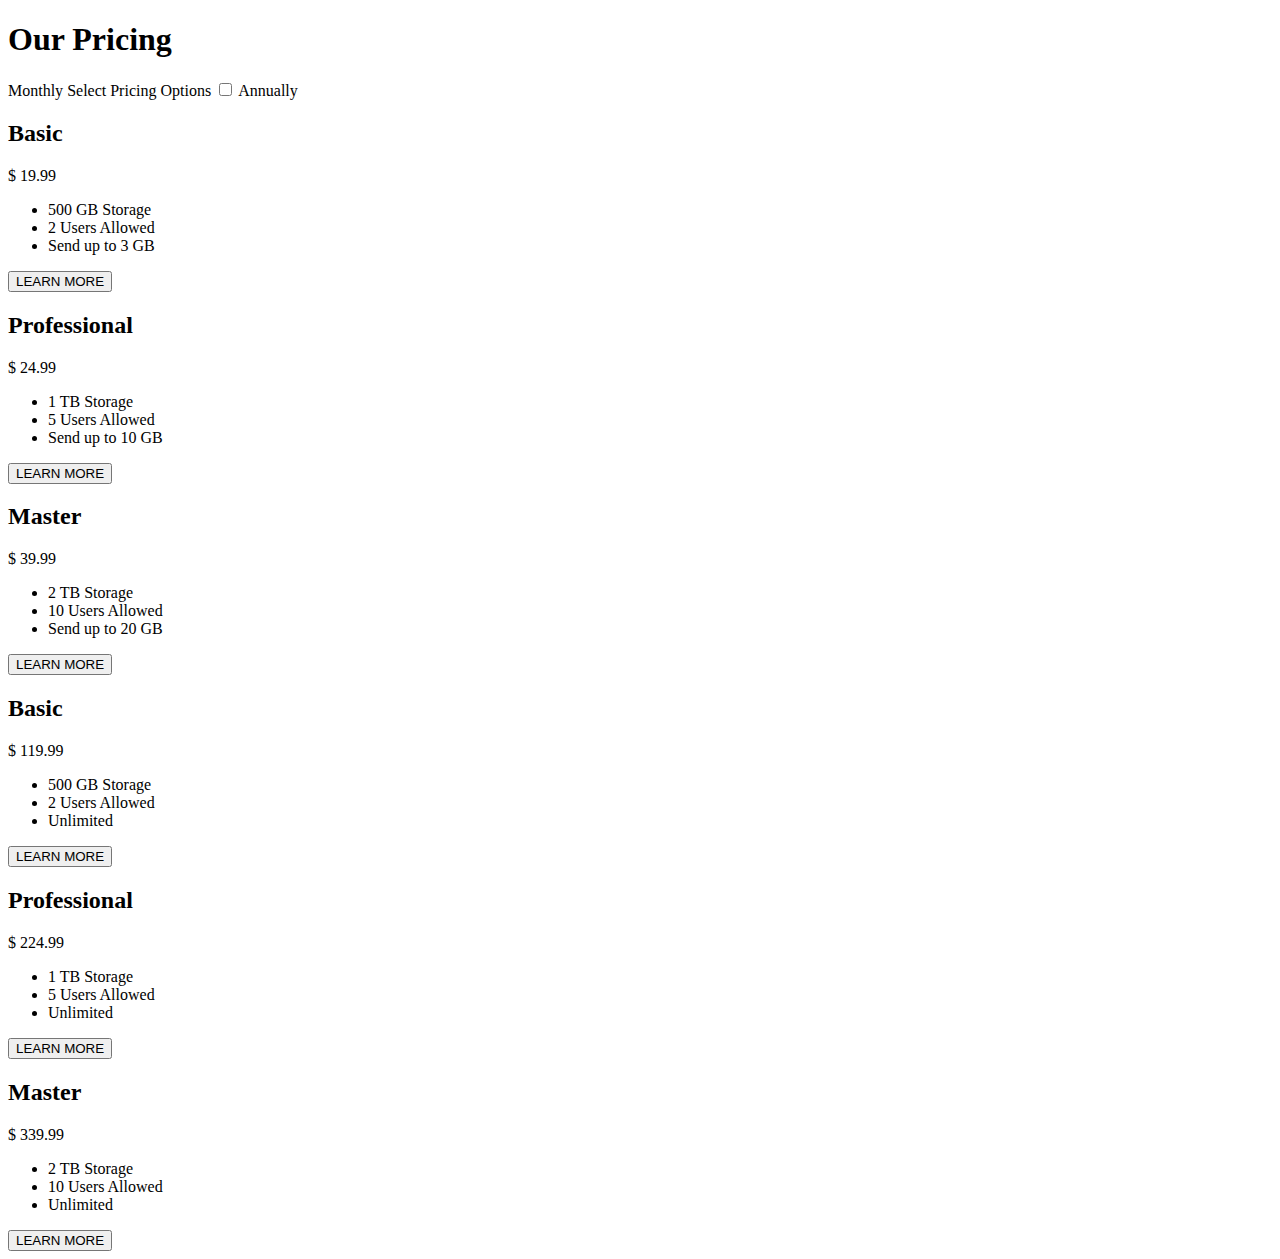
==== index.html @ fefa1af3 "last commit" ====
<!DOCTYPE html>
<html lang="en">

<head>
  <meta charset="UTF-8">
  <meta http-equiv="X-UA-Compatible" content="IE=edge">
  <meta name="viewport" content="width=device-width, initial-scale=1.0">
  <title>Responsive Pricing Cards with Toggle</title>
  <link rel="stylesheet" href="./src/assets/css/main.css>
</head>

<body>

  <div class=" container">
  <div class="pricing">
    <h1 class="pricing-heading">Our Pricing</h1>
    <div class="pricing-toggle">
      <span>Monthly</span>
      <label for="pricing-toggle-checkbox">Select Pricing Options</label>
      <input id="pricing-toggle-checkbox" type="checkbox">
      <span>Annually</span>
    </div>
    <div class="pricing-cards monthly">
      <div class="pricing-card">
        <h2 class="pricing-card__title">Basic</h2>
        <div class="pricing-card__price">
          <span>$</span>
          <span class="price">19.99</span>
        </div>
        <ul class="pricing-card__features">
          <li class="pricing-card__feature">500 GB Storage</li>
          <li class="pricing-card__feature">2 Users Allowed</li>
          <li class="pricing-card__feature">Send up to 3 GB</li>
        </ul>
        <button class="pricing-card__btn">LEARN MORE</button>
      </div>

      <div class="pricing-card card-middle">
        <h2 class="pricing-card__title">Professional</h2>
        <div class="pricing-card__price">
          <span>$</span>
          <span class="price">24.99</span>
        </div>
        <ul class="pricing-card__features">
          <li class="pricing-card__feature">1 TB Storage</li>
          <li class="pricing-card__feature">5 Users Allowed</li>
          <li class="pricing-card__feature">Send up to 10 GB</li>
        </ul>
        <button class="pricing-card__btn btn-middle">LEARN MORE</button>
      </div>

      <div class="pricing-card">
        <h2 class="pricing-card__title">Master</h2>
        <div class="pricing-card__price">
          <span>$</span>
          <span class="price">39.99</span>
        </div>
        <ul class="pricing-card__features">
          <li class="pricing-card__feature">2 TB Storage</li>
          <li class="pricing-card__feature">10 Users Allowed</li>
          <li class="pricing-card__feature">Send up to 20 GB</li>
        </ul>
        <button class="pricing-card__btn">LEARN MORE</button>
      </div>
    </div>

    <div class="pricing-cards annually is-hidden">
      <div class="pricing-card">
        <h2 class="pricing-card__title">Basic</h2>
        <div class="pricing-card__price">
          <span>$</span>
          <span class="price">119.99</span>
        </div>
        <ul class="pricing-card__features">
          <li class="pricing-card__feature">500 GB Storage</li>
          <li class="pricing-card__feature">2 Users Allowed</li>
          <li class="pricing-card__feature">Unlimited</li>
        </ul>
        <button class="pricing-card__btn">LEARN MORE</button>
      </div>

      <div class="pricing-card card-middle">
        <h2 class="pricing-card__title">Professional</h2>
        <div class="pricing-card__price">
          <span>$</span>
          <span class="price">224.99</span>
        </div>
        <ul class="pricing-card__features">
          <li class="pricing-card__feature">1 TB Storage</li>
          <li class="pricing-card__feature">5 Users Allowed</li>
          <li class="pricing-card__feature">Unlimited</li>
        </ul>
        <button class="pricing-card__btn btn-middle">LEARN MORE</button>
      </div>

      <div class="pricing-card">
        <h2 class="pricing-card__title">Master</h2>
        <div class="pricing-card__price">
          <span>$</span>
          <span class="price">339.99</span>
        </div>
        <ul class="pricing-card__features">
          <li class="pricing-card__feature">2 TB Storage</li>
          <li class="pricing-card__feature">10 Users Allowed</li>
          <li class="pricing-card__feature">Unlimited</li>
        </ul>
        <button class="pricing-card__btn">LEARN MORE</button>
      </div>
    </div>
  </div>
  </div>

  <script src="./src/assets/js/main.js"></script>
  </body>

</html>
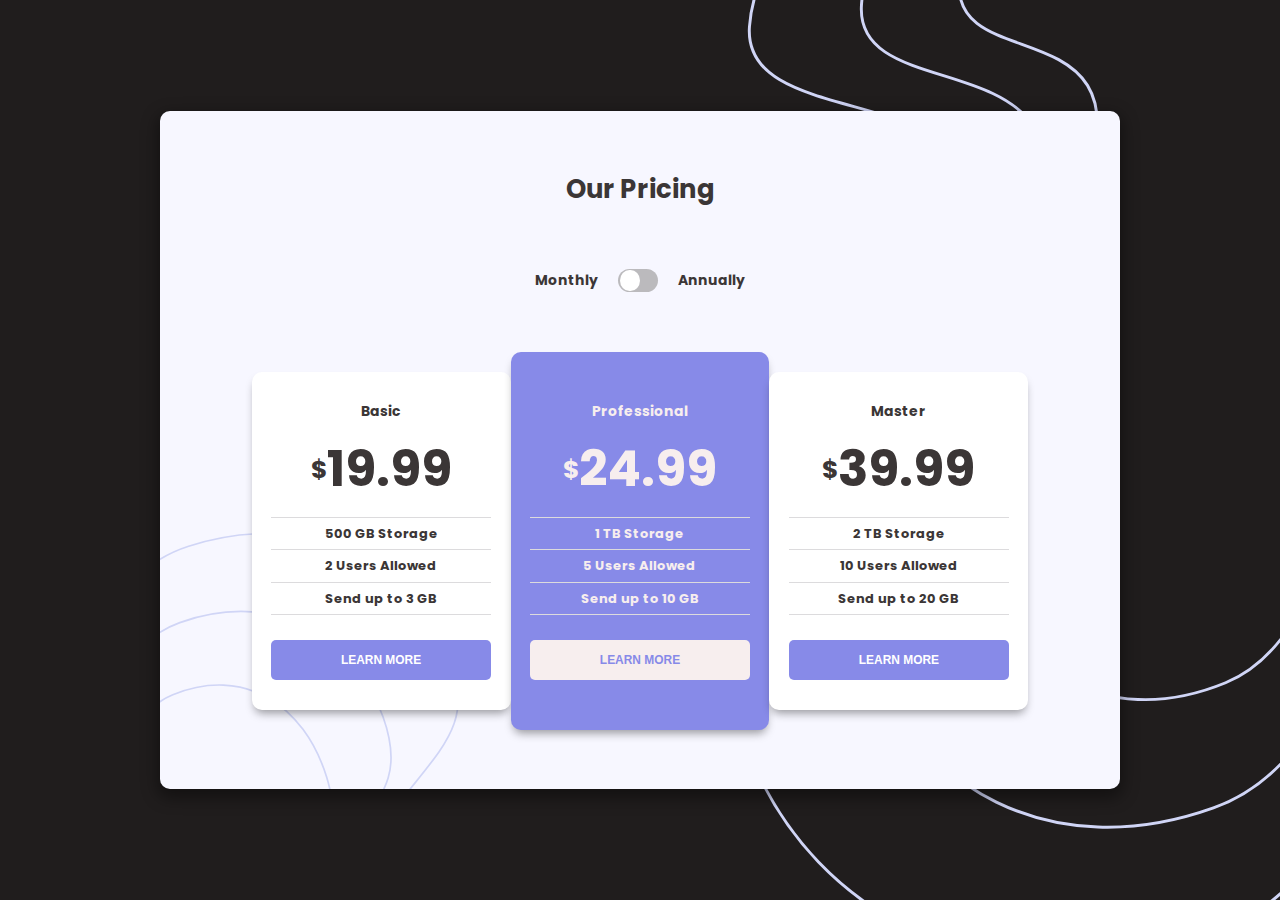
==== commit a482ea64: "fixed layout" ====
--- a/index.html
+++ b/index.html
@@ -6,111 +6,111 @@
   <meta http-equiv="X-UA-Compatible" content="IE=edge">
   <meta name="viewport" content="width=device-width, initial-scale=1.0">
   <title>Responsive Pricing Cards with Toggle</title>
-  <link rel="stylesheet" href="./src/assets/css/main.css>
+  <link rel="stylesheet" href="./src/assets/css/main.css">
 </head>
 
 <body>
 
   <div class=" container">
-  <div class="pricing">
-    <h1 class="pricing-heading">Our Pricing</h1>
-    <div class="pricing-toggle">
-      <span>Monthly</span>
-      <label for="pricing-toggle-checkbox">Select Pricing Options</label>
-      <input id="pricing-toggle-checkbox" type="checkbox">
-      <span>Annually</span>
-    </div>
-    <div class="pricing-cards monthly">
-      <div class="pricing-card">
-        <h2 class="pricing-card__title">Basic</h2>
-        <div class="pricing-card__price">
-          <span>$</span>
-          <span class="price">19.99</span>
+    <div class="pricing">
+      <h1 class="pricing-heading">Our Pricing</h1>
+      <div class="pricing-toggle">
+        <span>Monthly</span>
+        <label for="pricing-toggle-checkbox">Select Pricing Options</label>
+        <input id="pricing-toggle-checkbox" type="checkbox">
+        <span>Annually</span>
+      </div>
+      <div class="pricing-cards monthly">
+        <div class="pricing-card">
+          <h2 class="pricing-card__title">Basic</h2>
+          <div class="pricing-card__price">
+            <span>$</span>
+            <span class="price">19.99</span>
+          </div>
+          <ul class="pricing-card__features">
+            <li class="pricing-card__feature">500 GB Storage</li>
+            <li class="pricing-card__feature">2 Users Allowed</li>
+            <li class="pricing-card__feature">Send up to 3 GB</li>
+          </ul>
+          <button class="pricing-card__btn">LEARN MORE</button>
         </div>
-        <ul class="pricing-card__features">
-          <li class="pricing-card__feature">500 GB Storage</li>
-          <li class="pricing-card__feature">2 Users Allowed</li>
-          <li class="pricing-card__feature">Send up to 3 GB</li>
-        </ul>
-        <button class="pricing-card__btn">LEARN MORE</button>
+
+        <div class="pricing-card card-middle">
+          <h2 class="pricing-card__title">Professional</h2>
+          <div class="pricing-card__price">
+            <span>$</span>
+            <span class="price">24.99</span>
+          </div>
+          <ul class="pricing-card__features">
+            <li class="pricing-card__feature">1 TB Storage</li>
+            <li class="pricing-card__feature">5 Users Allowed</li>
+            <li class="pricing-card__feature">Send up to 10 GB</li>
+          </ul>
+          <button class="pricing-card__btn btn-middle">LEARN MORE</button>
+        </div>
+
+        <div class="pricing-card">
+          <h2 class="pricing-card__title">Master</h2>
+          <div class="pricing-card__price">
+            <span>$</span>
+            <span class="price">39.99</span>
+          </div>
+          <ul class="pricing-card__features">
+            <li class="pricing-card__feature">2 TB Storage</li>
+            <li class="pricing-card__feature">10 Users Allowed</li>
+            <li class="pricing-card__feature">Send up to 20 GB</li>
+          </ul>
+          <button class="pricing-card__btn">LEARN MORE</button>
+        </div>
       </div>
 
-      <div class="pricing-card card-middle">
-        <h2 class="pricing-card__title">Professional</h2>
-        <div class="pricing-card__price">
-          <span>$</span>
-          <span class="price">24.99</span>
+      <div class="pricing-cards annually is-hidden">
+        <div class="pricing-card">
+          <h2 class="pricing-card__title">Basic</h2>
+          <div class="pricing-card__price">
+            <span>$</span>
+            <span class="price">119.99</span>
+          </div>
+          <ul class="pricing-card__features">
+            <li class="pricing-card__feature">500 GB Storage</li>
+            <li class="pricing-card__feature">2 Users Allowed</li>
+            <li class="pricing-card__feature">Unlimited</li>
+          </ul>
+          <button class="pricing-card__btn">LEARN MORE</button>
         </div>
-        <ul class="pricing-card__features">
-          <li class="pricing-card__feature">1 TB Storage</li>
-          <li class="pricing-card__feature">5 Users Allowed</li>
-          <li class="pricing-card__feature">Send up to 10 GB</li>
-        </ul>
-        <button class="pricing-card__btn btn-middle">LEARN MORE</button>
-      </div>
 
-      <div class="pricing-card">
-        <h2 class="pricing-card__title">Master</h2>
-        <div class="pricing-card__price">
-          <span>$</span>
-          <span class="price">39.99</span>
+        <div class="pricing-card card-middle">
+          <h2 class="pricing-card__title">Professional</h2>
+          <div class="pricing-card__price">
+            <span>$</span>
+            <span class="price">224.99</span>
+          </div>
+          <ul class="pricing-card__features">
+            <li class="pricing-card__feature">1 TB Storage</li>
+            <li class="pricing-card__feature">5 Users Allowed</li>
+            <li class="pricing-card__feature">Unlimited</li>
+          </ul>
+          <button class="pricing-card__btn btn-middle">LEARN MORE</button>
         </div>
-        <ul class="pricing-card__features">
-          <li class="pricing-card__feature">2 TB Storage</li>
-          <li class="pricing-card__feature">10 Users Allowed</li>
-          <li class="pricing-card__feature">Send up to 20 GB</li>
-        </ul>
-        <button class="pricing-card__btn">LEARN MORE</button>
-      </div>
-    </div>
 
-    <div class="pricing-cards annually is-hidden">
-      <div class="pricing-card">
-        <h2 class="pricing-card__title">Basic</h2>
-        <div class="pricing-card__price">
-          <span>$</span>
-          <span class="price">119.99</span>
+        <div class="pricing-card">
+          <h2 class="pricing-card__title">Master</h2>
+          <div class="pricing-card__price">
+            <span>$</span>
+            <span class="price">339.99</span>
+          </div>
+          <ul class="pricing-card__features">
+            <li class="pricing-card__feature">2 TB Storage</li>
+            <li class="pricing-card__feature">10 Users Allowed</li>
+            <li class="pricing-card__feature">Unlimited</li>
+          </ul>
+          <button class="pricing-card__btn">LEARN MORE</button>
         </div>
-        <ul class="pricing-card__features">
-          <li class="pricing-card__feature">500 GB Storage</li>
-          <li class="pricing-card__feature">2 Users Allowed</li>
-          <li class="pricing-card__feature">Unlimited</li>
-        </ul>
-        <button class="pricing-card__btn">LEARN MORE</button>
-      </div>
-
-      <div class="pricing-card card-middle">
-        <h2 class="pricing-card__title">Professional</h2>
-        <div class="pricing-card__price">
-          <span>$</span>
-          <span class="price">224.99</span>
-        </div>
-        <ul class="pricing-card__features">
-          <li class="pricing-card__feature">1 TB Storage</li>
-          <li class="pricing-card__feature">5 Users Allowed</li>
-          <li class="pricing-card__feature">Unlimited</li>
-        </ul>
-        <button class="pricing-card__btn btn-middle">LEARN MORE</button>
-      </div>
-
-      <div class="pricing-card">
-        <h2 class="pricing-card__title">Master</h2>
-        <div class="pricing-card__price">
-          <span>$</span>
-          <span class="price">339.99</span>
-        </div>
-        <ul class="pricing-card__features">
-          <li class="pricing-card__feature">2 TB Storage</li>
-          <li class="pricing-card__feature">10 Users Allowed</li>
-          <li class="pricing-card__feature">Unlimited</li>
-        </ul>
-        <button class="pricing-card__btn">LEARN MORE</button>
       </div>
     </div>
   </div>
-  </div>
 
   <script src="./src/assets/js/main.js"></script>
-  </body>
+</body>
 
 </html>--- a/src/assets/css/main.css
+++ b/src/assets/css/main.css
@@ -0,0 +1,238 @@
+@import url("https://fonts.googleapis.com/css2?family=Poppins:ital,wght@0,400;0,700;1,500&display=swap");
+*,
+*::before,
+*::after {
+  margin: 0;
+  padding: 0;
+  box-sizing: border-box;
+}
+
+html {
+  font-size: 62.25%;
+}
+
+body {
+  width: 100%;
+  height: 100vh;
+  font-family: 'Poppins', sans-serif;
+  font-size: 1.6rem;
+  color: #3b3636;
+  line-height: 1.5;
+  display: flex;
+  align-items: center;
+  justify-content: center;
+  background-image: url(/src/assets/images/bg-top.svg);
+  background-repeat: no-repeat;
+  background-size: 550px;
+  background-position: right top;
+  background-color: #201d1d;
+}
+
+@media (max-width: 767px) {
+  body {
+    height: auto;
+    margin: 4rem 0;
+  }
+}
+
+ul {
+  list-style-type: none;
+}
+
+.container {
+  width: 80%;
+  max-width: 1440rem;
+  margin: 0 auto;
+  display: flex;
+  align-items: center;
+  justify-content: center;
+}
+
+@media (max-width: 767px) {
+  .container {
+    width: 90%;
+  }
+}
+
+.pricing {
+  width: 100%;
+  max-width: 960px;
+  text-align: center;
+  box-shadow: 0 6px 16px 3px rgba(0, 0, 0, 0.4);
+  padding: 6rem 3rem;
+  border-radius: 1rem;
+  background-image: url(/src/assets/images/bg-bottom.svg);
+  background-repeat: no-repeat;
+  background-position-y: bottom;
+  background-size: 30rem;
+  background-color: #f7f7ff;
+}
+
+@media (max-width: 767px) {
+  .pricing {
+    width: 80%;
+  }
+}
+
+@media (max-width: 479px) {
+  .pricing {
+    width: 100%;
+  }
+}
+
+.pricing-heading {
+  font-size: 2.6rem;
+  margin-bottom: 4rem;
+}
+
+.pricing-toggle {
+  font-size: 1.4rem;
+  font-weight: 700;
+  display: flex;
+  align-items: center;
+  justify-content: center;
+  margin-bottom: 4rem;
+}
+
+.pricing-toggle label {
+  visibility: hidden;
+  width: 0;
+  display: inline-block;
+}
+
+.pricing-toggle input {
+  appearance: none;
+  width: 4rem;
+  height: 2.4rem;
+  border-radius: 1.6rem;
+  margin: 0 2rem;
+  background: #bbbabd;
+  position: relative;
+  padding: 0.2rem;
+  transition: 0.3s ease-in-out;
+  display: flex;
+  align-items: center;
+}
+
+.pricing-toggle input:checked {
+  background: #878ae8;
+}
+
+.pricing-toggle input::before {
+  content: '';
+  display: block;
+  width: 2rem;
+  height: 2.2rem;
+  background: #fff;
+  border-radius: 50%;
+  position: absolute;
+  transition: 0.3s ease-in-out;
+}
+
+.pricing-toggle input:checked::before {
+  left: 1.8rem;
+}
+
+.pricing-cards {
+  display: flex;
+  align-items: center;
+  justify-content: center;
+}
+
+@media (max-width: 767px) {
+  .pricing-cards {
+    flex-direction: column;
+  }
+}
+
+.pricing-cards .pricing-card {
+  width: 26rem;
+  padding: 3rem 2rem;
+  background-color: #fff;
+  border-radius: 1rem;
+  box-shadow: 0 6px 10px -3px rgba(0, 0, 0, 0.4);
+}
+
+@media (max-width: 767px) {
+  .pricing-cards .pricing-card {
+    margin-bottom: 3rem;
+  }
+}
+
+.pricing-cards .pricing-card__title {
+  font-size: 1.4rem;
+  margin-bottom: 1rem;
+}
+
+.pricing-cards .pricing-card__price {
+  font-weight: bold;
+  display: flex;
+  align-items: center;
+  justify-content: center;
+  margin-bottom: 1rem;
+}
+
+.pricing-cards .pricing-card__price span {
+  font-size: 2.5rem;
+}
+
+.pricing-cards .pricing-card__price .price {
+  font-size: 5rem;
+}
+
+.pricing-cards .pricing-card__features {
+  font-size: 1.3rem;
+  font-weight: 700;
+  border-top: 1px solid #dcdbdd;
+  margin-bottom: 2.5rem;
+}
+
+.pricing-cards .pricing-card__features .pricing-card__feature {
+  padding: 0.6rem 0;
+  border-bottom: 1px solid #dcdbdd;
+}
+
+.pricing-cards .pricing-card__btn {
+  height: 4rem;
+  padding: 1rem 0;
+  background: #878ae8;
+  border-radius: 0.5rem;
+  width: 100%;
+  border: none;
+  font-size: 1.2rem;
+  font-weight: 700;
+  color: #fff;
+  outline: 0;
+  transition: 0.3s ease-in-out;
+}
+
+.pricing-cards .pricing-card__btn:active {
+  background: #f7eeee;
+  border: 1px solid #878ae8;
+  color: #878ae8;
+}
+
+.pricing-cards .btn-middle:active {
+  background: #878ae8;
+  border: 1px solid #f7eeee;
+  color: #f7eeee;
+}
+
+.pricing-cards .card-middle {
+  background: #878ae8;
+  color: #f7eeee;
+  padding: 5rem 2rem;
+}
+
+.pricing-cards .card-middle button {
+  background: #f7eeee;
+  color: #878ae8;
+}
+
+.pricing .annually.is-hidden {
+  display: none;
+}
+
+.pricing .monthly.is-hidden {
+  display: none;
+}
